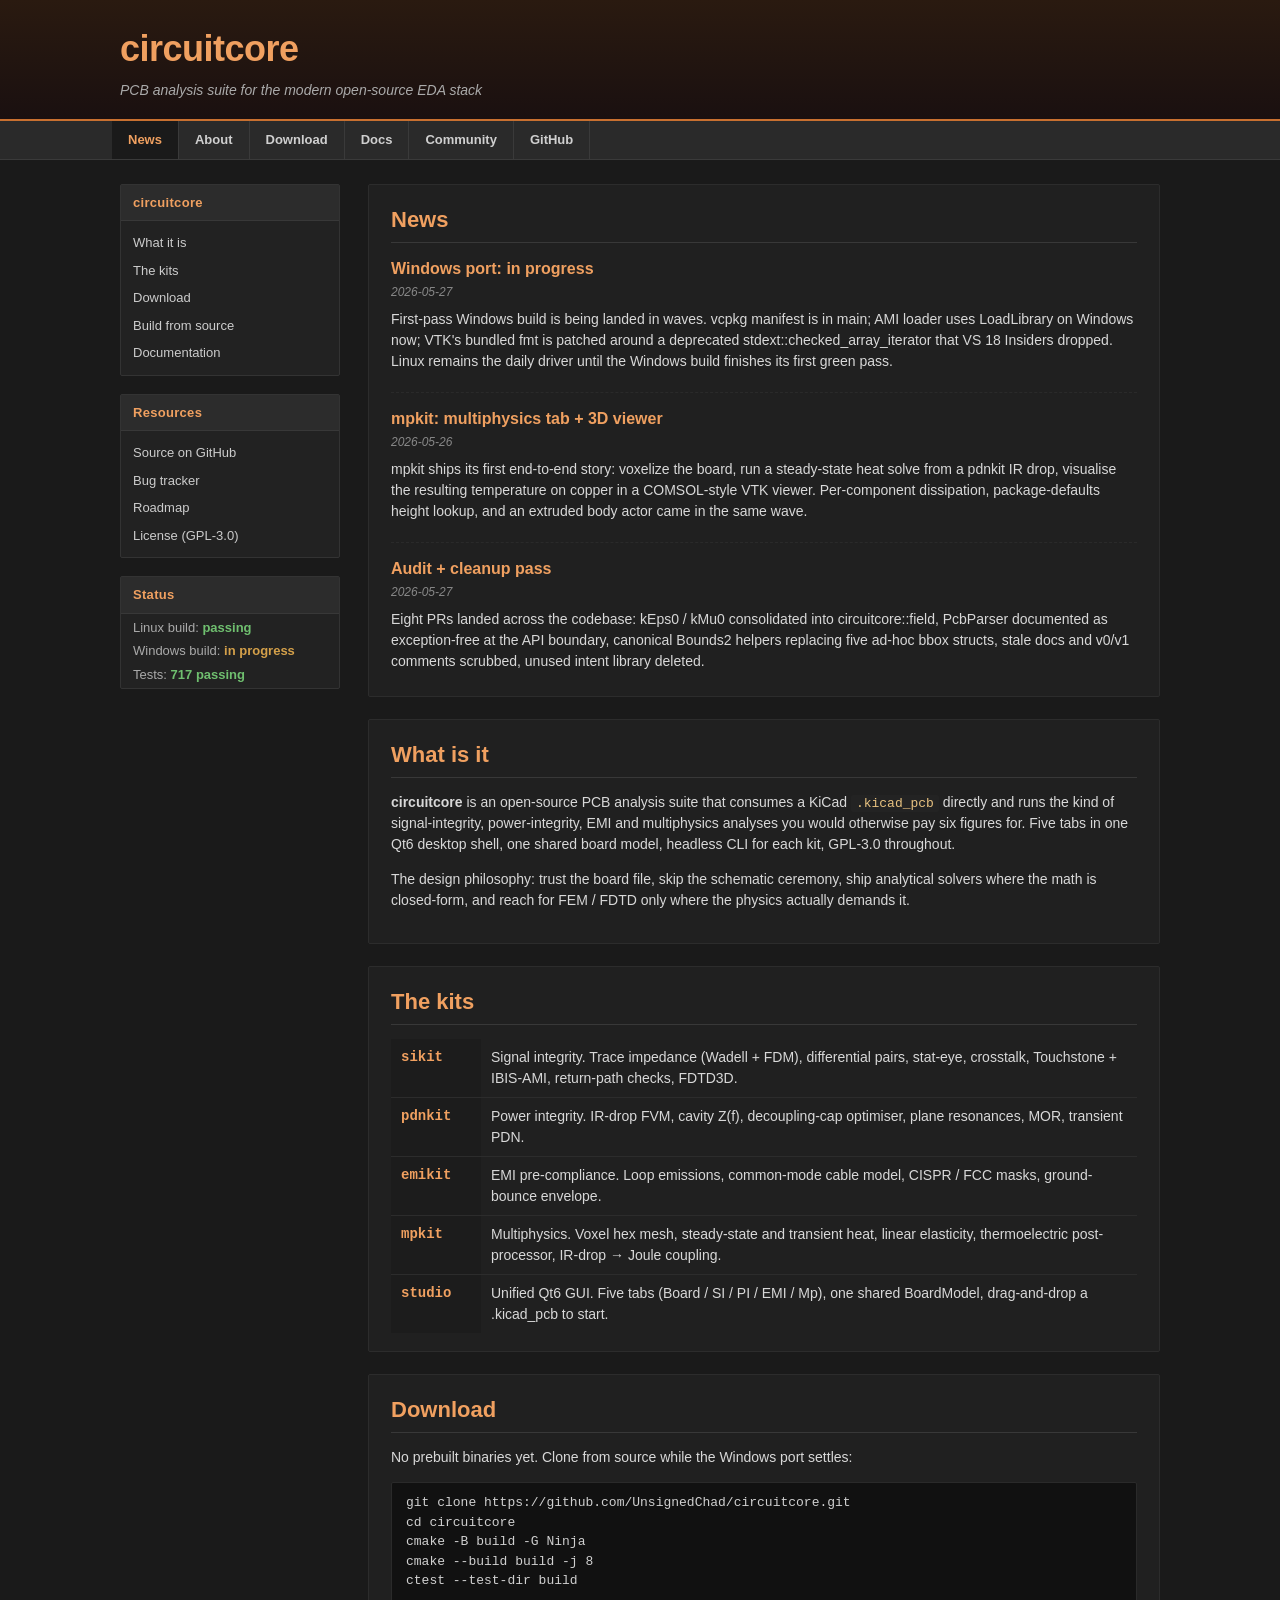
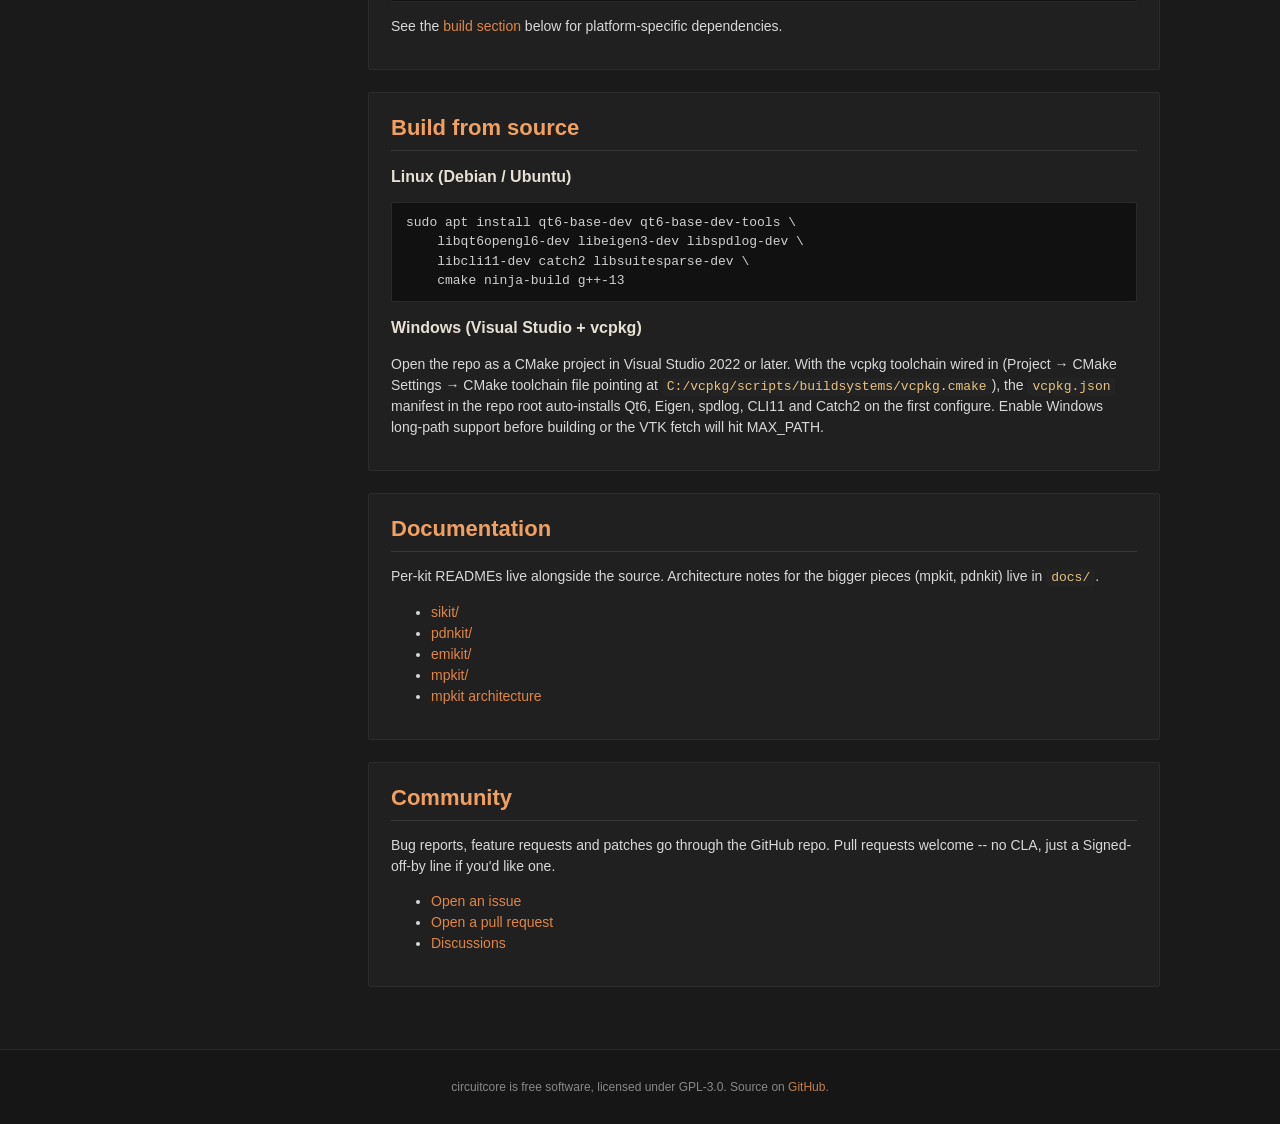
==== index.html @ fa67c6fc "initial landing page notepad++ layout, dark theme, trebuchet ms font stack. plain html and one style" ====
<!DOCTYPE html>
<html lang="en">
<head>
<meta charset="UTF-8">
<meta name="viewport" content="width=device-width, initial-scale=1">
<title>circuitcore -- PCB analysis suite</title>
<meta name="description" content="Open-source PCB analysis suite. SI, PI, EMI, multiphysics from a .kicad_pcb.">
<link rel="stylesheet" href="style.css">
</head>
<body>

<header class="banner">
    <div class="banner-inner">
        <div class="title">
            <h1>circuitcore</h1>
            <p class="tagline">PCB analysis suite for the modern open-source EDA stack</p>
        </div>
    </div>
</header>

<nav class="topnav">
    <ul>
        <li><a href="#news" class="current">News</a></li>
        <li><a href="#about">About</a></li>
        <li><a href="#download">Download</a></li>
        <li><a href="#docs">Docs</a></li>
        <li><a href="#community">Community</a></li>
        <li><a href="https://github.com/UnsignedChad/circuitcore">GitHub</a></li>
    </ul>
</nav>

<main class="container">

    <aside class="sidebar">
        <div class="sidebox">
            <h3>circuitcore</h3>
            <ul>
                <li><a href="#about">What it is</a></li>
                <li><a href="#kits">The kits</a></li>
                <li><a href="#download">Download</a></li>
                <li><a href="#build">Build from source</a></li>
                <li><a href="#docs">Documentation</a></li>
            </ul>
        </div>

        <div class="sidebox">
            <h3>Resources</h3>
            <ul>
                <li><a href="https://github.com/UnsignedChad/circuitcore">Source on GitHub</a></li>
                <li><a href="https://github.com/UnsignedChad/circuitcore/issues">Bug tracker</a></li>
                <li><a href="https://github.com/UnsignedChad/circuitcore/blob/main/PLANNED.md">Roadmap</a></li>
                <li><a href="https://github.com/UnsignedChad/circuitcore/blob/main/LICENSE">License (GPL-3.0)</a></li>
            </ul>
        </div>

        <div class="sidebox">
            <h3>Status</h3>
            <p class="status-line">Linux build: <span class="ok">passing</span></p>
            <p class="status-line">Windows build: <span class="wip">in progress</span></p>
            <p class="status-line">Tests: <span class="ok">717 passing</span></p>
        </div>
    </aside>

    <section class="content">

        <article id="news" class="newsblock">
            <h2>News</h2>

            <div class="entry">
                <h3>Windows port: in progress</h3>
                <p class="date">2026-05-27</p>
                <p>
                    First-pass Windows build is being landed in waves. vcpkg
                    manifest is in main; AMI loader uses LoadLibrary on
                    Windows now; VTK's bundled fmt is patched around a
                    deprecated stdext::checked_array_iterator that VS 18
                    Insiders dropped. Linux remains the daily driver until
                    the Windows build finishes its first green pass.
                </p>
            </div>

            <div class="entry">
                <h3>mpkit: multiphysics tab + 3D viewer</h3>
                <p class="date">2026-05-26</p>
                <p>
                    mpkit ships its first end-to-end story: voxelize the
                    board, run a steady-state heat solve from a pdnkit IR
                    drop, visualise the resulting temperature on copper in
                    a COMSOL-style VTK viewer. Per-component dissipation,
                    package-defaults height lookup, and an extruded body
                    actor came in the same wave.
                </p>
            </div>

            <div class="entry">
                <h3>Audit + cleanup pass</h3>
                <p class="date">2026-05-27</p>
                <p>
                    Eight PRs landed across the codebase: kEps0 / kMu0
                    consolidated into circuitcore::field, PcbParser
                    documented as exception-free at the API boundary,
                    canonical Bounds2 helpers replacing five ad-hoc bbox
                    structs, stale docs and v0/v1 comments scrubbed,
                    unused intent library deleted.
                </p>
            </div>
        </article>

        <article id="about" class="newsblock">
            <h2>What is it</h2>
            <p>
                <strong>circuitcore</strong> is an open-source PCB analysis
                suite that consumes a KiCad <code>.kicad_pcb</code> directly
                and runs the kind of signal-integrity, power-integrity, EMI
                and multiphysics analyses you would otherwise pay six figures
                for. Five tabs in one Qt6 desktop shell, one shared board
                model, headless CLI for each kit, GPL-3.0 throughout.
            </p>
            <p>
                The design philosophy: trust the board file, skip the
                schematic ceremony, ship analytical solvers where the math
                is closed-form, and reach for FEM / FDTD only where the
                physics actually demands it.
            </p>
        </article>

        <article id="kits" class="newsblock">
            <h2>The kits</h2>
            <table class="kits">
                <tr>
                    <th>sikit</th>
                    <td>Signal integrity. Trace impedance (Wadell + FDM),
                        differential pairs, stat-eye, crosstalk, Touchstone
                        + IBIS-AMI, return-path checks, FDTD3D.</td>
                </tr>
                <tr>
                    <th>pdnkit</th>
                    <td>Power integrity. IR-drop FVM, cavity Z(f),
                        decoupling-cap optimiser, plane resonances, MOR,
                        transient PDN.</td>
                </tr>
                <tr>
                    <th>emikit</th>
                    <td>EMI pre-compliance. Loop emissions, common-mode
                        cable model, CISPR / FCC masks, ground-bounce
                        envelope.</td>
                </tr>
                <tr>
                    <th>mpkit</th>
                    <td>Multiphysics. Voxel hex mesh, steady-state and
                        transient heat, linear elasticity, thermoelectric
                        post-processor, IR-drop &rarr; Joule coupling.</td>
                </tr>
                <tr>
                    <th>studio</th>
                    <td>Unified Qt6 GUI. Five tabs (Board / SI / PI / EMI /
                        Mp), one shared BoardModel, drag-and-drop a
                        .kicad_pcb to start.</td>
                </tr>
            </table>
        </article>

        <article id="download" class="newsblock">
            <h2>Download</h2>
            <p>
                No prebuilt binaries yet. Clone from source while the
                Windows port settles:
            </p>
            <pre><code>git clone https://github.com/UnsignedChad/circuitcore.git
cd circuitcore
cmake -B build -G Ninja
cmake --build build -j 8
ctest --test-dir build</code></pre>
            <p>
                See the <a href="#build">build section</a> below for
                platform-specific dependencies.
            </p>
        </article>

        <article id="build" class="newsblock">
            <h2>Build from source</h2>

            <h3>Linux (Debian / Ubuntu)</h3>
            <pre><code>sudo apt install qt6-base-dev qt6-base-dev-tools \
    libqt6opengl6-dev libeigen3-dev libspdlog-dev \
    libcli11-dev catch2 libsuitesparse-dev \
    cmake ninja-build g++-13</code></pre>

            <h3>Windows (Visual Studio + vcpkg)</h3>
            <p>
                Open the repo as a CMake project in Visual Studio 2022 or
                later. With the vcpkg toolchain wired in (Project &rarr;
                CMake Settings &rarr; CMake toolchain file pointing at
                <code>C:/vcpkg/scripts/buildsystems/vcpkg.cmake</code>), the
                <code>vcpkg.json</code> manifest in the repo root auto-installs
                Qt6, Eigen, spdlog, CLI11 and Catch2 on the first configure.
                Enable Windows long-path support before building or the VTK
                fetch will hit MAX_PATH.
            </p>
        </article>

        <article id="docs" class="newsblock">
            <h2>Documentation</h2>
            <p>
                Per-kit READMEs live alongside the source. Architecture
                notes for the bigger pieces (mpkit, pdnkit) live in
                <code>docs/</code>.
            </p>
            <ul>
                <li><a href="https://github.com/UnsignedChad/circuitcore/tree/main/sikit">sikit/</a></li>
                <li><a href="https://github.com/UnsignedChad/circuitcore/tree/main/pdnkit">pdnkit/</a></li>
                <li><a href="https://github.com/UnsignedChad/circuitcore/tree/main/emikit">emikit/</a></li>
                <li><a href="https://github.com/UnsignedChad/circuitcore/tree/main/mpkit">mpkit/</a></li>
                <li><a href="https://github.com/UnsignedChad/circuitcore/blob/main/docs/mpkit_DESIGN.md">mpkit architecture</a></li>
            </ul>
        </article>

        <article id="community" class="newsblock">
            <h2>Community</h2>
            <p>
                Bug reports, feature requests and patches go through the
                GitHub repo. Pull requests welcome -- no CLA, just a
                Signed-off-by line if you'd like one.
            </p>
            <ul>
                <li><a href="https://github.com/UnsignedChad/circuitcore/issues">Open an issue</a></li>
                <li><a href="https://github.com/UnsignedChad/circuitcore/pulls">Open a pull request</a></li>
                <li><a href="https://github.com/UnsignedChad/circuitcore/discussions">Discussions</a></li>
            </ul>
        </article>

    </section>
</main>

<footer>
    <p>
        circuitcore is free software, licensed under GPL-3.0.
        Source on <a href="https://github.com/UnsignedChad/circuitcore">GitHub</a>.
    </p>
</footer>

</body>
</html>
---- style.css ----
/* circuitcore site -- notepad++ layout, dark theme.
   Font stack matches notepad-plus-plus.org so the visual rhythm is
   the same; only the palette differs. */

/* ---- reset / base ---- */
* { box-sizing: border-box; }
html, body {
    margin: 0;
    padding: 0;
    font-family: "Trebuchet MS", "Lucida Sans Unicode", "Lucida Grande", sans-serif;
    font-size: 14px;
    line-height: 1.5;
    color: #d8d8d8;
    background: #1a1a1a;
}

a {
    color: #e08544;
    text-decoration: none;
}
a:hover {
    color: #ffb070;
    text-decoration: underline;
}

code, pre {
    font-family: Consolas, "Courier New", monospace;
    font-size: 13px;
}
pre {
    background: #111;
    color: #d0d0d0;
    border: 1px solid #2a2a2a;
    padding: 10px 14px;
    overflow-x: auto;
    border-radius: 2px;
}
code {
    background: #232323;
    padding: 1px 5px;
    border-radius: 2px;
    color: #e8c280;
}
pre code {
    background: none;
    padding: 0;
    color: inherit;
}

/* ---- top banner ---- */
.banner {
    background: linear-gradient(180deg, #2a1a10 0%, #1a1010 100%);
    border-bottom: 2px solid #c87030;
    padding: 22px 0 18px 0;
}
.banner-inner {
    max-width: 1080px;
    margin: 0 auto;
    padding: 0 20px;
}
.banner h1 {
    margin: 0;
    font-size: 36px;
    font-weight: bold;
    color: #f0a060;
    letter-spacing: -0.5px;
}
.banner .tagline {
    margin: 4px 0 0 0;
    font-size: 14px;
    color: #aaa;
    font-style: italic;
}

/* ---- top nav ---- */
.topnav {
    background: #2a2a2a;
    border-bottom: 1px solid #3a3a3a;
}
.topnav ul {
    max-width: 1080px;
    margin: 0 auto;
    padding: 0 12px;
    list-style: none;
    display: flex;
}
.topnav li { margin: 0; }
.topnav a {
    display: block;
    padding: 9px 16px;
    color: #cfcfcf;
    font-weight: bold;
    font-size: 13px;
    border-right: 1px solid #3a3a3a;
}
.topnav a:hover {
    background: #353535;
    color: #ffb070;
    text-decoration: none;
}
.topnav a.current {
    background: #1a1a1a;
    color: #f0a060;
}

/* ---- main layout ---- */
.container {
    max-width: 1080px;
    margin: 0 auto;
    display: grid;
    grid-template-columns: 220px 1fr;
    gap: 28px;
    padding: 24px 20px 40px 20px;
}

/* ---- sidebar ---- */
.sidebar { font-size: 13px; }
.sidebox {
    background: #222;
    border: 1px solid #333;
    border-radius: 2px;
    margin-bottom: 18px;
}
.sidebox h3 {
    margin: 0;
    padding: 8px 12px;
    background: #2c2c2c;
    color: #f0a060;
    font-size: 13px;
    font-weight: bold;
    border-bottom: 1px solid #383838;
    letter-spacing: 0.3px;
}
.sidebox ul {
    margin: 0;
    padding: 8px 0;
    list-style: none;
}
.sidebox li { margin: 0; }
.sidebox a {
    display: block;
    padding: 4px 12px;
    color: #ccc;
}
.sidebox a:hover {
    background: #2a2a2a;
    color: #ffb070;
    text-decoration: none;
}
.status-line {
    margin: 4px 12px;
    color: #aaa;
}
.ok  { color: #6fbf6f; font-weight: bold; }
.wip { color: #d4a04a; font-weight: bold; }

/* ---- content area ---- */
.content { min-width: 0; }

.newsblock {
    background: #202020;
    border: 1px solid #2c2c2c;
    border-radius: 2px;
    padding: 18px 22px;
    margin-bottom: 22px;
}
.newsblock h2 {
    margin: 0 0 14px 0;
    color: #f0a060;
    font-size: 22px;
    font-weight: bold;
    border-bottom: 1px solid #383838;
    padding-bottom: 6px;
}
.newsblock h3 {
    margin: 14px 0 4px 0;
    color: #e6e0d4;
    font-size: 16px;
}

.entry { padding-bottom: 14px; margin-bottom: 14px; border-bottom: 1px dashed #2a2a2a; }
.entry:last-child { border-bottom: none; margin-bottom: 0; padding-bottom: 0; }
.entry h3 { margin: 0 0 2px 0; color: #f0a060; }
.entry .date {
    margin: 0 0 8px 0;
    color: #888;
    font-size: 12px;
    font-style: italic;
}
.entry p { margin: 0 0 6px 0; }

/* ---- kits table ---- */
table.kits {
    width: 100%;
    border-collapse: collapse;
    margin-top: 4px;
}
table.kits th, table.kits td {
    padding: 8px 10px;
    text-align: left;
    vertical-align: top;
    border-bottom: 1px solid #2c2c2c;
}
table.kits th {
    width: 90px;
    color: #f0a060;
    font-weight: bold;
    font-family: Consolas, "Courier New", monospace;
    background: #1c1c1c;
}
table.kits tr:last-child th,
table.kits tr:last-child td { border-bottom: none; }

/* ---- footer ---- */
footer {
    border-top: 1px solid #2a2a2a;
    background: #161616;
    padding: 16px 20px;
    text-align: center;
    color: #888;
    font-size: 12px;
}
footer a { color: #c08050; }

/* ---- responsive ---- */
@media (max-width: 760px) {
    .container {
        grid-template-columns: 1fr;
    }
    .topnav ul { flex-wrap: wrap; }
    .topnav a { padding: 8px 12px; }
    .banner h1 { font-size: 28px; }
}
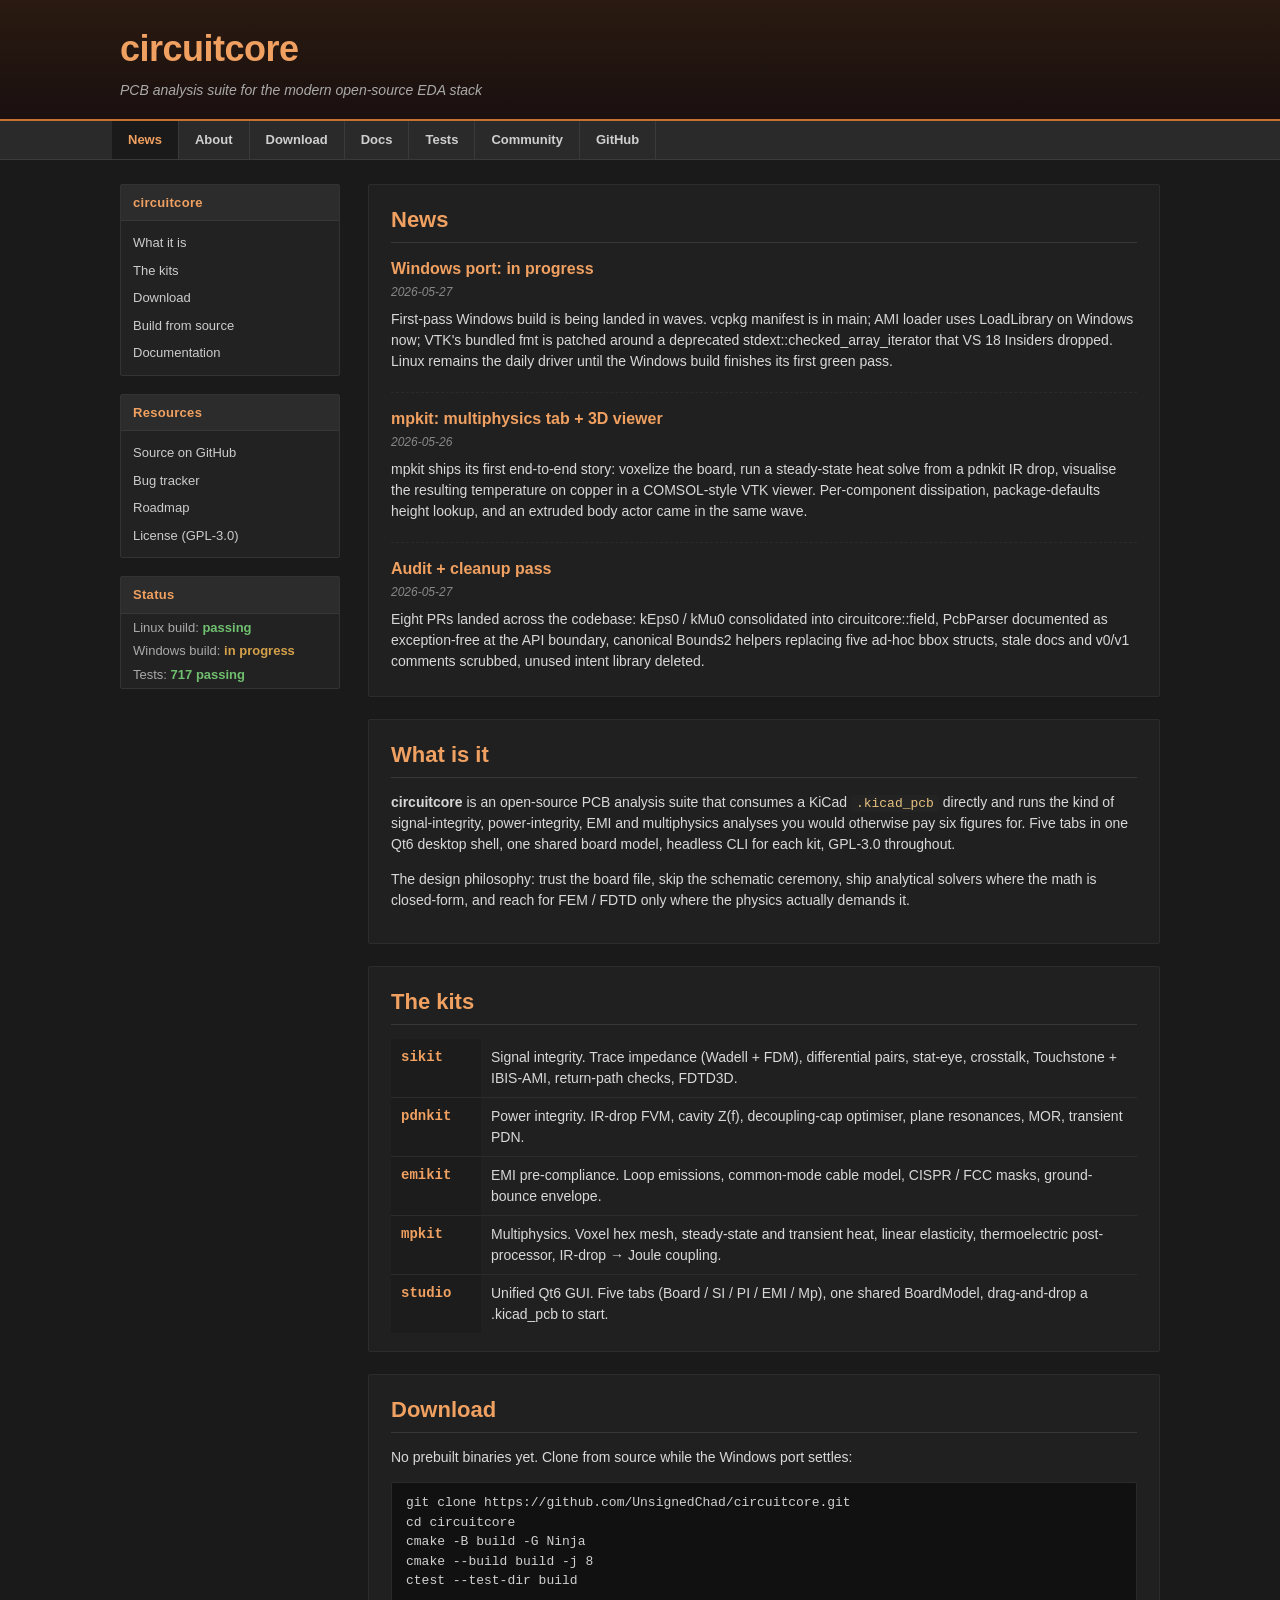
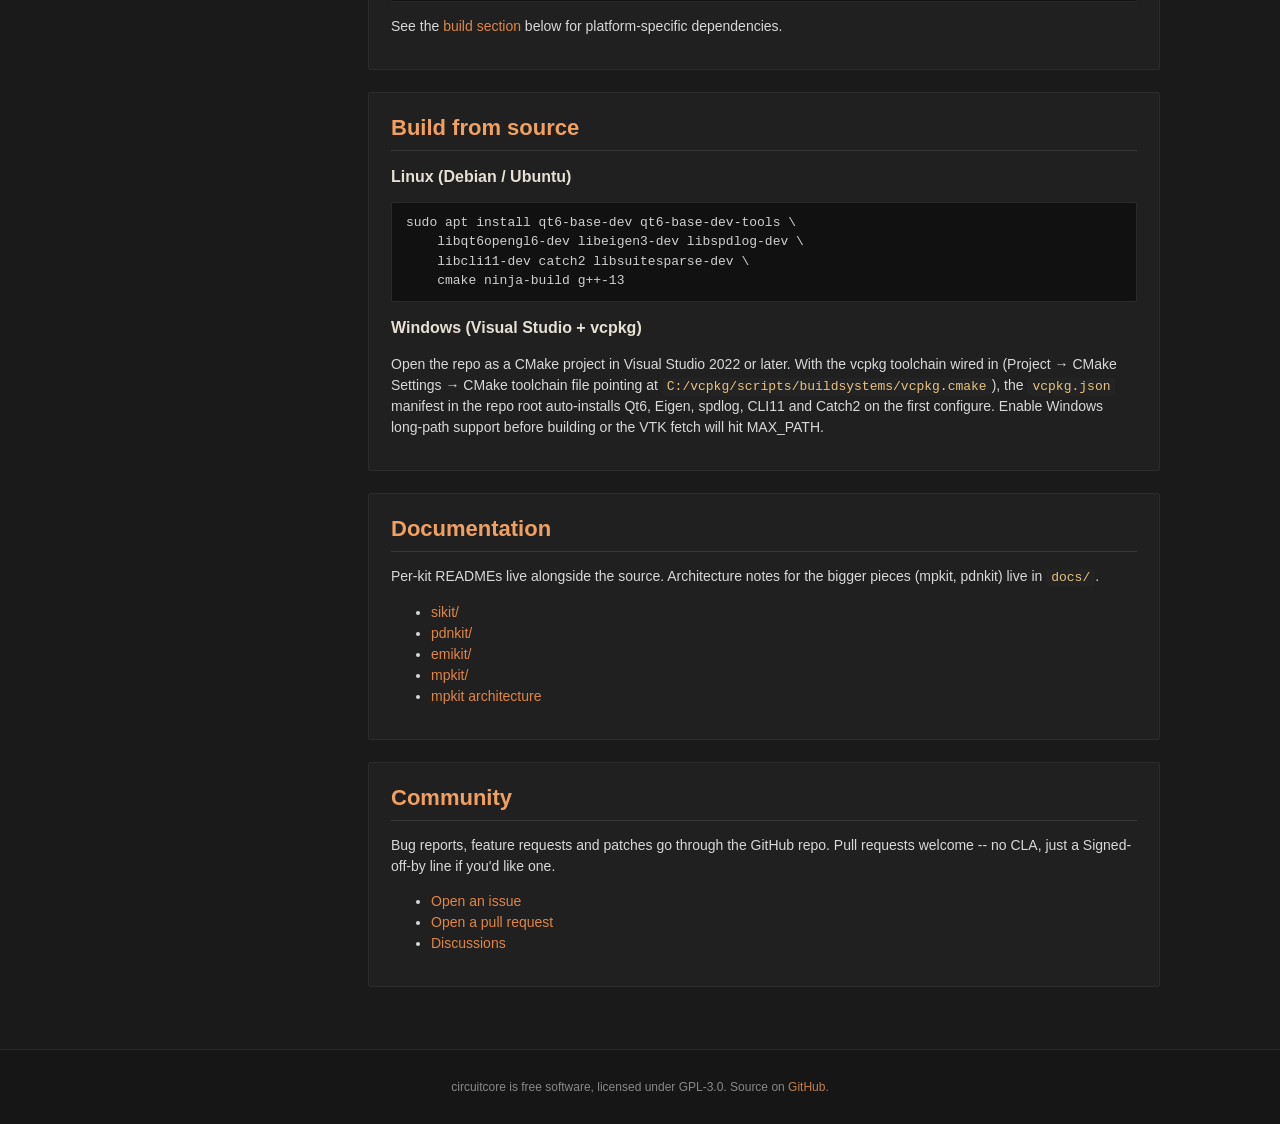
==== commit 59799899: "add tests page: every catch2 test case in the repo walks all 105 test source files and renders one l" ====
--- a/index.html
+++ b/index.html
@@ -24,6 +24,7 @@
         <li><a href="#about">About</a></li>
         <li><a href="#download">Download</a></li>
         <li><a href="#docs">Docs</a></li>
+        <li><a href="tests.html">Tests</a></li>
         <li><a href="#community">Community</a></li>
         <li><a href="https://github.com/UnsignedChad/circuitcore">GitHub</a></li>
     </ul>
